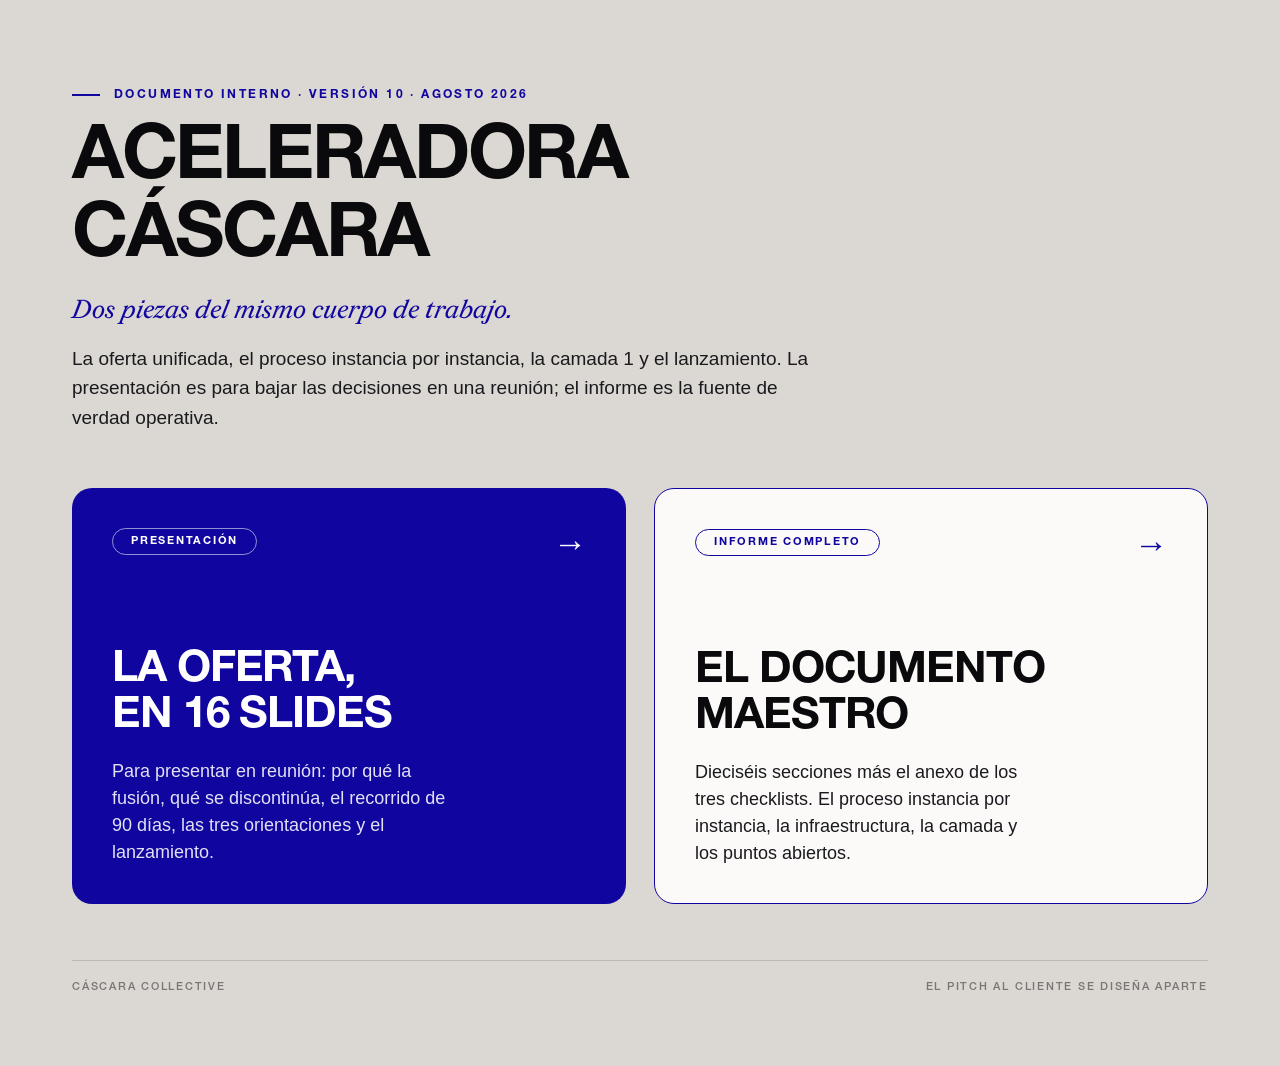
==== index.html @ b72541a8 "Portar el handoff de la Aceleradora a sitio estático Tres piezas navegables: home, deck de 16 slides" ====
<!DOCTYPE html>
<html lang="es">
<head>
<meta charset="utf-8">
<meta name="viewport" content="width=device-width, initial-scale=1">
<title>Aceleradora Cáscara · Documento interno v10</title>
<meta name="description" content="Aceleradora Cáscara — la oferta unificada en presentación e informe. Documento interno, versión 10, agosto 2026.">
<link rel="stylesheet" href="css/tokens.css">
<link rel="stylesheet" href="css/home.css">
</head>
<body>
<div class="hm1">

  <header class="hm2">
    <div class="hm3"><span class="hm4"></span><span class="hm5">Documento interno · Versión 10 · Agosto 2026</span></div>
    <h1 class="hm6">Aceleradora<br>Cáscara</h1>
    <p class="hm7">Dos piezas del mismo cuerpo de trabajo.</p>
    <p class="hm8">La oferta unificada, el proceso instancia por instancia, la camada 1 y el lanzamiento. La presentación es para bajar las decisiones en una reunión; el informe es la fuente de verdad operativa.</p>
  </header>

  <main class="hm9">

    <a class="hm10" href="presentacion.html">
      <div class="hm11">
        <span class="hm12">Presentación</span>
        <span class="hm13">→</span>
      </div>
      <div class="hm14">La oferta,<br>en 16 slides</div>
      <p class="hm15">Para presentar en reunión: por qué la fusión, qué se discontinúa, el recorrido de 90 días, las tres orientaciones y el lanzamiento.</p>
      
    </a>

    <a class="hm16" href="informe.html">
      <div class="hm11">
        <span class="hm17">Informe completo</span>
        <span class="hm18">→</span>
      </div>
      <div class="hm14">El documento<br>maestro</div>
      <p class="hm19">Dieciséis secciones más el anexo de los tres checklists. El proceso instancia por instancia, la infraestructura, la camada y los puntos abiertos.</p>
      
    </a>

  </main>

  <footer class="hm20">
    <span>Cáscara Collective</span>
    <span>El pitch al cliente se diseña aparte</span>
  </footer>
</div></body>
</html>
---- css/tokens.css ----
/* ============================================================
   Aceleradora Cáscara — tokens y base
   Paleta de cuatro colores más dos derivados. Sin gradientes,
   sin sombras: el recurso de énfasis es el aro Klein.
   ============================================================ */

/* ---- Helvetica Neue LT Std — Light (300) ---- */
@font-face {
  font-family: "Helvetica Neue LT Std";
  font-style: normal;
  font-weight: 300;
  font-display: swap;
  src: url("../assets/fonts/HelveticaNeueLTStd-Lt.otf") format("opentype");
}
@font-face {
  font-family: "Helvetica Neue LT Std";
  font-style: italic;
  font-weight: 300;
  font-display: swap;
  src: url("../assets/fonts/HelveticaNeueLTStd-LtIt.otf") format("opentype");
}
/* ---- Medium (500) — chrome y etiquetas ---- */
@font-face {
  font-family: "Helvetica Neue LT Std";
  font-style: normal;
  font-weight: 500;
  font-display: swap;
  src: url("../assets/fonts/HelveticaNeueLTStd-Md.otf") format("opentype");
}
@font-face {
  font-family: "Helvetica Neue LT Std";
  font-style: italic;
  font-weight: 500;
  font-display: swap;
  src: url("../assets/fonts/HelveticaNeueLTStd-MdIt.otf") format("opentype");
}
/* ---- Bold (700) — títulos ---- */
@font-face {
  font-family: "Helvetica Neue LT Std";
  font-style: normal;
  font-weight: 700;
  font-display: swap;
  src: url("../assets/fonts/HelveticaNeueLTStd-Bd.otf") format("opentype");
}
@font-face {
  font-family: "Helvetica Neue LT Std";
  font-style: italic;
  font-weight: 700;
  font-display: swap;
  src: url("../assets/fonts/HelveticaNeueLTStd-BdIt.otf") format("opentype");
}
/* ---- Redaction 10 — solo itálica, siempre acento ---- */
@font-face {
  font-family: "Redaction";
  font-style: italic;
  font-weight: 400;
  font-display: swap;
  src: url("../assets/fonts/Redaction10-Italic.otf") format("opentype");
}

:root {
  --klein: #10069F;        /* color de marca */
  --klein-deep: #0A0480;   /* hover del pill */
  --tiza: #DBD7D2;         /* fondo base */
  --papel: #FBFAF8;        /* card del informe en el home */
  --tinta: #0A0A0C;        /* texto sobre tiza */
  --tinta-suave: #1A1A1E;  /* copy secundario */
  --negro: #000000;        /* texto del informe */

  --font-sans: "Helvetica Neue LT Std", "Helvetica Neue", Helvetica, Arial, sans-serif;
  --font-serif: "Redaction", Georgia, serif;

  --ease: cubic-bezier(.2, .8, .2, 1);
}

*, *::before, *::after { box-sizing: border-box; }

html, body {
  margin: 0;
  padding: 0;
  background: var(--tiza);
}

body {
  font-family: var(--font-sans);
  -webkit-font-smoothing: antialiased;
  text-rendering: optimizeLegibility;
}

::selection { background: var(--klein); color: #fff; }

a { color: var(--klein); text-decoration: none; }

/* ---- Pill "← Home", común a la presentación y al informe ---- */
.home-pill {
  position: fixed;
  z-index: 99;
  background: var(--klein);
  color: #fff;
  border: 1.5px solid rgba(255, 255, 255, .5);
  border-radius: 999px;
  padding: 10px 22px;
  font-weight: 700;
  font-size: 11.5px;
  letter-spacing: .16em;
  text-transform: uppercase;
  transition: background .2s var(--ease);
}
.home-pill:hover { background: var(--klein-deep); }

.home-pill--top-center { left: 50%; top: 14px; transform: translateX(-50%); }
.home-pill--top-right { right: 14px; top: 14px; }

@media print {
  .home-pill { display: none !important; }
}
---- css/home.css ----
/* ============================================================
   Home — dos cards hacia la presentación y el informe.
   Las clases .hmN son los estilos del diseño, deduplicados
   uno a uno desde el prototipo: cada regla es un bloque del
   markup y se corresponde con él en orden de aparición.
   ============================================================ */
.hm1 {
  min-height: 100vh;
  box-sizing: border-box;
  background: var(--tiza);
  color: var(--tinta);
  font-family: var(--font-sans);
  padding: 88px 72px 72px;
  display: flex;
  flex-direction: column;
  gap: 56px;
}
.hm2 {
  max-width: 1180px;
  margin: 0 auto;
  width: 100%;
}
.hm3 {
  display: flex;
  align-items: center;
  gap: 14px;
  margin: 0 0 22px;
}
.hm4 {
  width: 28px;
  height: 2.5px;
  background: var(--klein);
}
.hm5 {
  font-weight: 700;
  font-size: 12px;
  letter-spacing: .2em;
  text-transform: uppercase;
  color: var(--klein);
}
.hm6 {
  margin: 0 0 16px;
  font-weight: 700;
  font-size: 76px;
  line-height: 1.02;
  letter-spacing: -.03em;
  text-transform: uppercase;
}
.hm7 {
  margin: 0;
  font-family: var(--font-serif);
  font-style: italic;
  font-size: 26px;
  color: var(--klein);
}
.hm8 {
  margin: 18px 0 0;
  max-width: 70ch;
  font-weight: 300;
  font-size: 19px;
  line-height: 1.55;
  color: var(--tinta-suave);
}
.hm9 {
  max-width: 1180px;
  margin: 0 auto;
  width: 100%;
  display: grid;
  grid-template-columns: 1fr 1fr;
  gap: 28px;
}
.hm10 {
  display: block;
  text-decoration: none;
  background: var(--klein);
  color: #fff;
  border-radius: 20px;
  padding: 40px 40px 36px;
  box-sizing: border-box;
  transition: transform .28s cubic-bezier(.2,.8,.2,1);
}
.hm10:hover {
  transform: translateY(-4px);
}
.hm11 {
  display: flex;
  justify-content: space-between;
  align-items: flex-start;
  margin-bottom: 88px;
}
.hm12 {
  border: 1.5px solid rgba(255,255,255,.55);
  border-radius: 999px;
  padding: 6px 18px;
  font-weight: 700;
  font-size: 11px;
  letter-spacing: .16em;
  text-transform: uppercase;
}
.hm13 {
  font-family: var(--font-serif);
  font-style: italic;
  font-size: 34px;
  line-height: 1;
}
.hm14 {
  font-weight: 700;
  font-size: 44px;
  line-height: 1.04;
  letter-spacing: -.025em;
  text-transform: uppercase;
  margin-bottom: 16px;
}
.hm15 {
  margin: 0;
  font-weight: 300;
  font-size: 18px;
  line-height: 1.5;
  color: rgba(255,255,255,.88);
  max-width: 34ch;
}
.hm16 {
  display: block;
  text-decoration: none;
  background: var(--papel);
  color: var(--tinta);
  border: 1.5px solid var(--klein);
  border-radius: 20px;
  padding: 40px 40px 36px;
  box-sizing: border-box;
  transition: transform .28s cubic-bezier(.2,.8,.2,1);
}
.hm16:hover {
  transform: translateY(-4px);
}
.hm17 {
  border: 1.5px solid var(--klein);
  border-radius: 999px;
  padding: 6px 18px;
  font-weight: 700;
  font-size: 11px;
  letter-spacing: .16em;
  text-transform: uppercase;
  color: var(--klein);
}
.hm18 {
  font-family: var(--font-serif);
  font-style: italic;
  font-size: 34px;
  line-height: 1;
  color: var(--klein);
}
.hm19 {
  margin: 0;
  font-weight: 300;
  font-size: 18px;
  line-height: 1.5;
  color: var(--tinta-suave);
  max-width: 34ch;
}
.hm20 {
  max-width: 1180px;
  margin: 0 auto;
  width: 100%;
  border-top: 1px solid rgba(0,0,0,.14);
  padding-top: 20px;
  display: flex;
  justify-content: space-between;
  font-weight: 500;
  font-size: 11px;
  letter-spacing: .16em;
  text-transform: uppercase;
  color: rgba(0,0,0,.45);
}
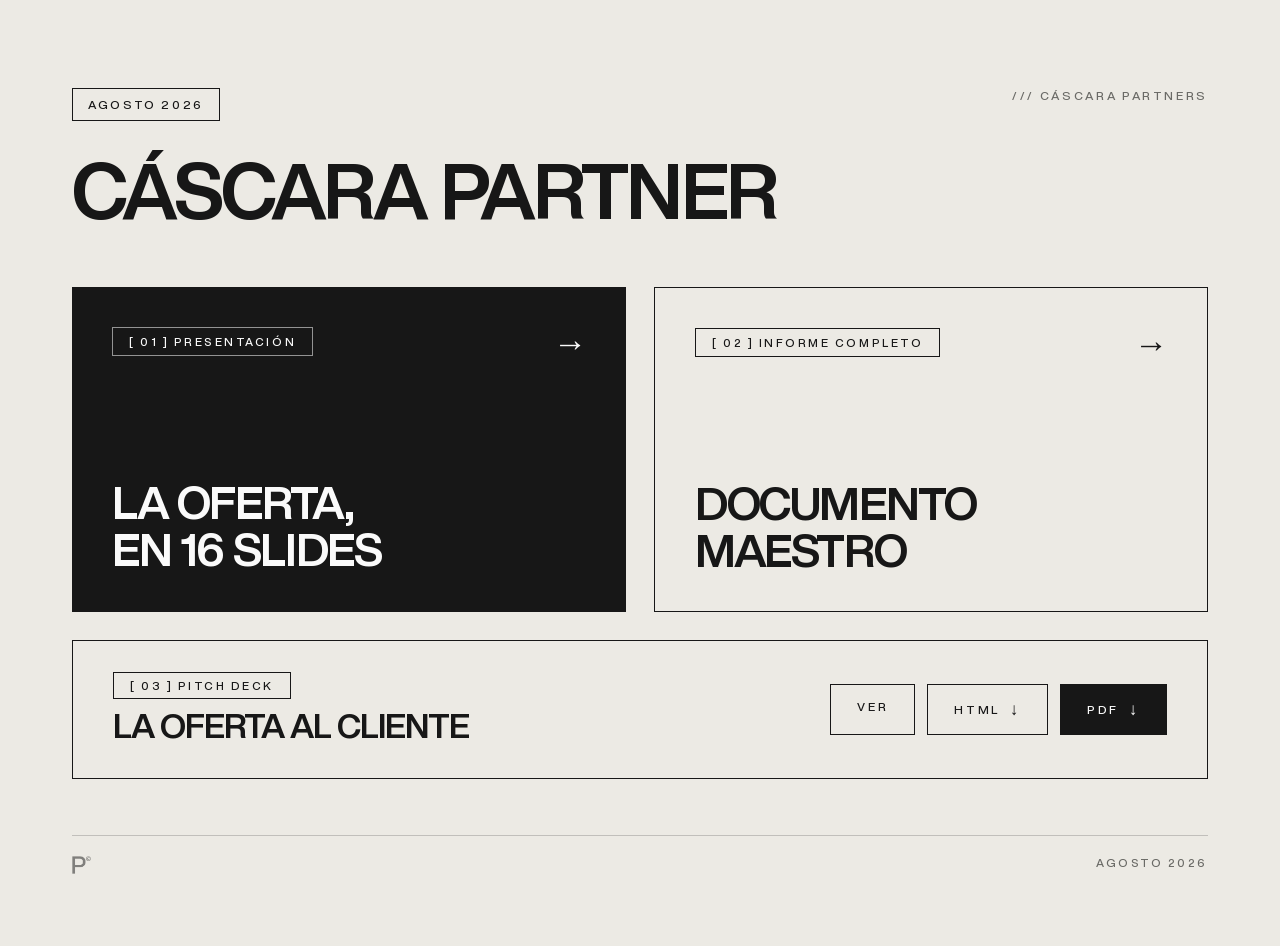
==== commit ea6a1aec: "Pasar todo el set a Cáscara Partners y sumar la oferta al cliente El cambio de piel: se va el sistem" ====
--- a/index.html
+++ b/index.html
@@ -3,48 +3,58 @@
 <head>
 <meta charset="utf-8">
 <meta name="viewport" content="width=device-width, initial-scale=1">
-<title>Aceleradora Cáscara · Documento interno v10</title>
-<meta name="description" content="Aceleradora Cáscara — la oferta unificada en presentación e informe. Documento interno, versión 10, agosto 2026.">
-<link rel="stylesheet" href="css/tokens.css">
+<title>Cáscara Partners · La Aceleradora</title>
+<meta name="description" content="Cáscara Partners — la Aceleradora en presentación e informe. Documento interno, versión 10, agosto 2026.">
+<link rel="stylesheet" href="css/tokens-f3.css">
+<link rel="stylesheet" href="css/base.css">
 <link rel="stylesheet" href="css/home.css">
 </head>
 <body>
 <div class="hm1">
 
   <header class="hm2">
-    <div class="hm3"><span class="hm4"></span><span class="hm5">Documento interno · Versión 10 · Agosto 2026</span></div>
-    <h1 class="hm6">Aceleradora<br>Cáscara</h1>
-    <p class="hm7">Dos piezas del mismo cuerpo de trabajo.</p>
-    <p class="hm8">La oferta unificada, el proceso instancia por instancia, la camada 1 y el lanzamiento. La presentación es para bajar las decisiones en una reunión; el informe es la fuente de verdad operativa.</p>
+    <div class="hm3">
+      <span class="hm4">Agosto 2026</span>
+      <span class="hm5">/// Cáscara Partners</span>
+    </div>
+    <h1 class="hm6">Cáscara Partner</h1>
   </header>
 
-  <main class="hm9">
+  <main class="hm7">
 
-    <a class="hm10" href="presentacion.html">
-      <div class="hm11">
-        <span class="hm12">Presentación</span>
-        <span class="hm13">→</span>
+    <a class="hm8" href="presentacion.html">
+      <div class="hm9">
+        <span class="hm10">[ 01 ] Presentación</span>
+        <span class="hm11">→</span>
       </div>
-      <div class="hm14">La oferta,<br>en 16 slides</div>
-      <p class="hm15">Para presentar en reunión: por qué la fusión, qué se discontinúa, el recorrido de 90 días, las tres orientaciones y el lanzamiento.</p>
-      
+      <div class="hm12">La oferta,<br>en 16 slides</div>
     </a>
 
-    <a class="hm16" href="informe.html">
-      <div class="hm11">
-        <span class="hm17">Informe completo</span>
-        <span class="hm18">→</span>
+    <a class="hm13" href="informe.html">
+      <div class="hm9">
+        <span class="hm14">[ 02 ] Informe completo</span>
+        <span class="hm11">→</span>
       </div>
-      <div class="hm14">El documento<br>maestro</div>
-      <p class="hm19">Dieciséis secciones más el anexo de los tres checklists. El proceso instancia por instancia, la infraestructura, la camada y los puntos abiertos.</p>
-      
+      <div class="hm12">Documento<br>maestro</div>
     </a>
+
+    <div class="hm15">
+      <div>
+        <div class="hm16"><span class="hm14">[ 03 ] Pitch deck</span></div>
+        <div class="hm17">La oferta al cliente</div>
+      </div>
+      <div class="hm18">
+        <a class="hm19" href="oferta.html">Ver</a>
+        <a class="hm20" href="Cascara%20Partners%20-%20La%20Oferta.html" download="Cascara Partners - La Oferta.html">HTML <span class="hm21">↓</span></a>
+        <a class="hm22" href="oferta.html?print=1">PDF <span class="hm21">↓</span></a>
+      </div>
+    </div>
 
   </main>
 
-  <footer class="hm20">
-    <span>Cáscara Collective</span>
-    <span>El pitch al cliente se diseña aparte</span>
+  <footer class="hm23">
+    <span class="hm24"><img class="hm25" src="assets/partners/mark-black.png" alt=""></span>
+    <span>Agosto 2026</span>
   </footer>
 </div></body>
 </html>
--- a/css/tokens-f3.css
+++ b/css/tokens-f3.css
@@ -0,0 +1,71 @@
+/* ============================================================
+   Cáscara Partners — tokens del sistema F3 en monocromo.
+   Cuatro valores y dos derivados, cero color: la jerarquía se
+   hace con peso, escala y reglas. Radio 0 salvo círculos
+   verdaderos y el pill de Home. Sin sombras.
+
+   Lo usan el home, el informe y la oferta al cliente. El deck
+   interno y su versión mobile siguen en el sistema Cáscara
+   (tokens.css) hasta que el diseño los migre.
+   ============================================================ */
+
+/* ---- Helvetica Now Display — el caballo de batalla ---- */
+@font-face {
+  font-family: "Helvetica Now Display";
+  font-style: normal;
+  font-weight: 400;
+  font-display: swap;
+  src: url("../assets/fonts/HelveticaNowDisplay-Regular.woff2") format("woff2");
+}
+@font-face {
+  font-family: "Helvetica Now Display";
+  font-style: normal;
+  font-weight: 500;
+  font-display: swap;
+  src: url("../assets/fonts/HelveticaNowDisplay-Medium.woff2") format("woff2");
+}
+@font-face {
+  font-family: "Helvetica Now Display";
+  font-style: normal;
+  font-weight: 700;
+  font-display: swap;
+  src: url("../assets/fonts/HelveticaNowDisplay-Bold.woff2") format("woff2");
+}
+
+/* ---- Exposure — la serif de tinta, variable en el eje de peso.
+        Va con cuentagotas: el énfasis de una a cuatro palabras y
+        las cifras monumentales (wght 620–640). ---- */
+@font-face {
+  font-family: "Exposure";
+  font-style: normal;
+  font-weight: 100 900;
+  font-display: swap;
+  src: url("../assets/fonts/ExposureVAR.ttf") format("truetype-variations");
+}
+@font-face {
+  font-family: "Exposure";
+  font-style: italic;
+  font-weight: 100 900;
+  font-display: swap;
+  src: url("../assets/fonts/ExposureVAR-Italic.ttf") format("truetype-variations");
+}
+
+:root {
+  --tinta: #171717;        /* fondo oscuro, texto sobre papel, reglas */
+  --papel: #ECEAE4;        /* fondo claro por defecto, cálido */
+  --blanco: #FAFAFA;       /* texto sobre tinta */
+  --gris: #2D2D2D;         /* cuerpo secundario sobre papel */
+  --gris-claro: #6A6A66;   /* texto terciario, metadata */
+  --relleno: #E2DFD8;      /* callouts y bandas sobre papel */
+  --fondo: var(--papel);   /* fondo de página */
+
+  --font-base: "Helvetica Now Display", "Helvetica Neue", Helvetica, Arial, sans-serif;
+  --font-display: "Exposure", Georgia, "Times New Roman", serif;
+
+  /* El chrome que no es del diseño —pill, rail, notas— toma su tinta de acá */
+  --chrome-ink: var(--tinta);
+  --chrome-ink-strong: #000000;
+  --chrome-on-ink: var(--blanco);
+
+  --ease: cubic-bezier(.2, .8, .2, 1);
+}
--- a/css/base.css
+++ b/css/base.css
@@ -0,0 +1,46 @@
+/* ============================================================
+   Base común a las cinco piezas. El color lo pone la hoja de
+   tokens que cada página linkea antes que esta.
+   ============================================================ */
+
+*, *::before, *::after { box-sizing: border-box; }
+
+html, body {
+  margin: 0;
+  padding: 0;
+  background: var(--fondo);
+}
+
+body {
+  font-family: var(--font-base);
+  -webkit-font-smoothing: antialiased;
+  text-rendering: optimizeLegibility;
+}
+
+::selection { background: var(--chrome-ink); color: var(--chrome-on-ink); }
+
+a { color: var(--chrome-ink); text-decoration: none; }
+
+/* ---- Pill "← Home" ---- */
+.home-pill {
+  position: fixed;
+  z-index: 99;
+  background: var(--chrome-ink);
+  color: var(--chrome-on-ink);
+  border: 1.5px solid rgba(255, 255, 255, .5);
+  border-radius: 999px;
+  padding: 10px 22px;
+  font-weight: 700;
+  font-size: 11.5px;
+  letter-spacing: .16em;
+  text-transform: uppercase;
+  transition: background .2s var(--ease);
+}
+.home-pill:hover { background: var(--chrome-ink-strong); }
+
+.home-pill--top-center { left: 50%; top: 14px; transform: translateX(-50%); }
+.home-pill--top-right { right: 14px; top: 14px; }
+
+@media print {
+  .home-pill { display: none !important; }
+}
--- a/css/home.css
+++ b/css/home.css
@@ -4,12 +4,13 @@
    uno a uno desde el prototipo: cada regla es un bloque del
    markup y se corresponde con él en orden de aparición.
    ============================================================ */
+/* ↓ generado por tools/port.mjs · no editar a mano ↓ */
 .hm1 {
   min-height: 100vh;
   box-sizing: border-box;
-  background: var(--tiza);
-  color: var(--tinta);
-  font-family: var(--font-sans);
+  background: var(--papel);
+  color: var(--tinta);
+  font-family: var(--font-base);
   padding: 88px 72px 72px;
   display: flex;
   flex-direction: column;
@@ -22,46 +23,34 @@
 }
 .hm3 {
   display: flex;
-  align-items: center;
-  gap: 14px;
-  margin: 0 0 22px;
+  justify-content: space-between;
+  align-items: flex-start;
+  margin: 0 0 30px;
 }
 .hm4 {
-  width: 28px;
-  height: 2.5px;
-  background: var(--klein);
+  border: 1px solid var(--tinta);
+  padding: 8px 15px;
+  font-weight: 500;
+  font-size: 12px;
+  letter-spacing: .22em;
+  text-transform: uppercase;
 }
 .hm5 {
+  font-weight: 500;
+  font-size: 12px;
+  letter-spacing: .22em;
+  text-transform: uppercase;
+  color: var(--gris-claro);
+}
+.hm6 {
+  margin: 0;
   font-weight: 700;
-  font-size: 12px;
-  letter-spacing: .2em;
-  text-transform: uppercase;
-  color: var(--klein);
-}
-.hm6 {
-  margin: 0 0 16px;
-  font-weight: 700;
-  font-size: 76px;
+  font-size: 78px;
   line-height: 1.02;
-  letter-spacing: -.03em;
+  letter-spacing: -.035em;
   text-transform: uppercase;
 }
 .hm7 {
-  margin: 0;
-  font-family: var(--font-serif);
-  font-style: italic;
-  font-size: 26px;
-  color: var(--klein);
-}
-.hm8 {
-  margin: 18px 0 0;
-  max-width: 70ch;
-  font-weight: 300;
-  font-size: 19px;
-  line-height: 1.55;
-  color: var(--tinta-suave);
-}
-.hm9 {
   max-width: 1180px;
   margin: 0 auto;
   width: 100%;
@@ -69,106 +58,222 @@
   grid-template-columns: 1fr 1fr;
   gap: 28px;
 }
-.hm10 {
+.hm8 {
   display: block;
   text-decoration: none;
-  background: var(--klein);
-  color: #fff;
-  border-radius: 20px;
+  background: var(--tinta);
+  color: var(--blanco);
   padding: 40px 40px 36px;
   box-sizing: border-box;
   transition: transform .28s cubic-bezier(.2,.8,.2,1);
 }
-.hm10:hover {
-  transform: translateY(-4px);
+.hm8:hover {
+  transform: translateY(-3px);
+}
+.hm9 {
+  display: flex;
+  justify-content: space-between;
+  align-items: flex-start;
+  margin-bottom: 118px;
+}
+.hm10 {
+  border: 1px solid rgba(250,250,250,.55);
+  padding: 7px 16px;
+  font-weight: 500;
+  font-size: 11.5px;
+  letter-spacing: .22em;
+  text-transform: uppercase;
 }
 .hm11 {
-  display: flex;
-  justify-content: space-between;
-  align-items: flex-start;
-  margin-bottom: 88px;
-}
-.hm12 {
-  border: 1.5px solid rgba(255,255,255,.55);
-  border-radius: 999px;
-  padding: 6px 18px;
-  font-weight: 700;
-  font-size: 11px;
-  letter-spacing: .16em;
-  text-transform: uppercase;
-}
-.hm13 {
-  font-family: var(--font-serif);
+  font-family: var(--font-display);
   font-style: italic;
+  font-variation-settings: 'wght' 440;
   font-size: 34px;
   line-height: 1;
 }
-.hm14 {
+.hm12 {
   font-weight: 700;
-  font-size: 44px;
+  font-size: 46px;
   line-height: 1.04;
-  letter-spacing: -.025em;
-  text-transform: uppercase;
-  margin-bottom: 16px;
-}
-.hm15 {
-  margin: 0;
-  font-weight: 300;
-  font-size: 18px;
-  line-height: 1.5;
-  color: rgba(255,255,255,.88);
-  max-width: 34ch;
-}
-.hm16 {
+  letter-spacing: -.03em;
+  text-transform: uppercase;
+}
+.hm13 {
   display: block;
   text-decoration: none;
   background: var(--papel);
   color: var(--tinta);
-  border: 1.5px solid var(--klein);
-  border-radius: 20px;
+  border: 1px solid var(--tinta);
   padding: 40px 40px 36px;
   box-sizing: border-box;
   transition: transform .28s cubic-bezier(.2,.8,.2,1);
 }
-.hm16:hover {
-  transform: translateY(-4px);
+.hm13:hover {
+  transform: translateY(-3px);
+}
+.hm14 {
+  border: 1px solid var(--tinta);
+  padding: 7px 16px;
+  font-weight: 500;
+  font-size: 11.5px;
+  letter-spacing: .22em;
+  text-transform: uppercase;
+}
+.hm15 {
+  grid-column: 1 / -1;
+  border: 1px solid var(--tinta);
+  padding: 34px 40px;
+  box-sizing: border-box;
+  display: flex;
+  justify-content: space-between;
+  align-items: center;
+  gap: 40px;
+  flex-wrap: wrap;
+}
+.hm16 {
+  margin-bottom: 14px;
 }
 .hm17 {
-  border: 1.5px solid var(--klein);
-  border-radius: 999px;
-  padding: 6px 18px;
   font-weight: 700;
-  font-size: 11px;
-  letter-spacing: .16em;
-  text-transform: uppercase;
-  color: var(--klein);
+  font-size: 34px;
+  line-height: 1.04;
+  letter-spacing: -.03em;
+  text-transform: uppercase;
 }
 .hm18 {
-  font-family: var(--font-serif);
+  display: flex;
+  gap: 12px;
+  flex: 0 0 auto;
+}
+.hm19 {
+  border: 1px solid var(--tinta);
+  padding: 14px 26px;
+  font-weight: 500;
+  font-size: 12px;
+  letter-spacing: .22em;
+  text-transform: uppercase;
+  color: var(--tinta);
+  transition: background .2s,color .2s;
+}
+.hm19:hover {
+  background: var(--tinta);
+  color: var(--papel);
+}
+.hm20 {
+  border: 1px solid var(--tinta);
+  padding: 14px 26px;
+  font-weight: 500;
+  font-size: 12px;
+  letter-spacing: .22em;
+  text-transform: uppercase;
+  color: var(--tinta);
+  display: flex;
+  align-items: center;
+  gap: 10px;
+  transition: background .2s,color .2s;
+}
+.hm20:hover {
+  background: var(--tinta);
+  color: var(--papel);
+}
+.hm21 {
+  font-family: var(--font-display);
   font-style: italic;
-  font-size: 34px;
-  line-height: 1;
-  color: var(--klein);
-}
-.hm19 {
-  margin: 0;
-  font-weight: 300;
-  font-size: 18px;
-  line-height: 1.5;
-  color: var(--tinta-suave);
-  max-width: 34ch;
-}
-.hm20 {
+  font-variation-settings: 'wght' 440;
+  font-size: 17px;
+}
+.hm22 {
+  background: var(--tinta);
+  color: var(--blanco);
+  border: 1px solid var(--tinta);
+  padding: 14px 26px;
+  font-weight: 500;
+  font-size: 12px;
+  letter-spacing: .22em;
+  text-transform: uppercase;
+  display: flex;
+  align-items: center;
+  gap: 10px;
+}
+.hm23 {
   max-width: 1180px;
   margin: 0 auto;
   width: 100%;
-  border-top: 1px solid rgba(0,0,0,.14);
+  border-top: 1px solid rgba(23,23,23,.2);
   padding-top: 20px;
   display: flex;
   justify-content: space-between;
   font-weight: 500;
-  font-size: 11px;
-  letter-spacing: .16em;
-  text-transform: uppercase;
-  color: rgba(0,0,0,.45);
-}+  font-size: 11.5px;
+  letter-spacing: .22em;
+  text-transform: uppercase;
+  color: var(--gris-claro);
+}
+.hm24 {
+  display: flex;
+  align-items: center;
+  gap: 12px;
+}
+.hm25 {
+  height: 18px;
+  width: auto;
+  display: block;
+  opacity: .55;
+}
+/* ↑ fin del tramo generado ↑ */
+
+/* ============================================================
+   Mobile — una columna. La escala baja de 78/46/34 a 40/28/24 y
+   los tres botones del pitch deck se apilan a lo ancho.
+   ============================================================ */
+@media (max-width: 760px) {
+  .hm1 {                                 /* pantalla */
+    padding: 34px 22px 28px;
+    gap: 30px;
+  }
+  .hm3 {                                 /* fila del kicker */
+    flex-wrap: wrap;
+    gap: 12px;
+    margin: 0 0 22px;
+  }
+  .hm4, .hm5, .hm10, .hm14 {             /* etiquetas encajonadas y sellos */
+    font-size: 10px;
+    letter-spacing: .18em;
+  }
+  .hm4 { padding: 7px 12px; }
+  .hm6 { font-size: clamp(34px, 11.5vw, 62px); }   /* h1 */
+  .hm7 {                                 /* grilla de tarjetas */
+    grid-template-columns: 1fr;
+    gap: 16px;
+  }
+  .hm8, .hm13 { padding: 26px 24px 24px; }
+  .hm9 { margin-bottom: 62px; }          /* aire dentro de la tarjeta */
+  .hm11 { font-size: 28px; }             /* flecha */
+  .hm12 { font-size: 30px; }             /* título de tarjeta */
+
+  .hm15 {                                /* fila del pitch deck */
+    flex-direction: column;
+    align-items: stretch;
+    gap: 22px;
+    padding: 26px 24px;
+  }
+  .hm17 { font-size: 26px; }
+  .hm18 {                                /* los tres botones, uno por línea */
+    display: grid;
+    grid-template-columns: 1fr;
+    gap: 10px;
+  }
+  .hm19, .hm20, .hm22 {
+    justify-content: center;
+    padding: 15px 20px;
+    font-size: 11px;
+    text-align: center;
+  }
+
+  .hm23 {                                /* pie */
+    flex-direction: column;
+    align-items: flex-start;
+    gap: 10px;
+    font-size: 10px;
+  }
+}
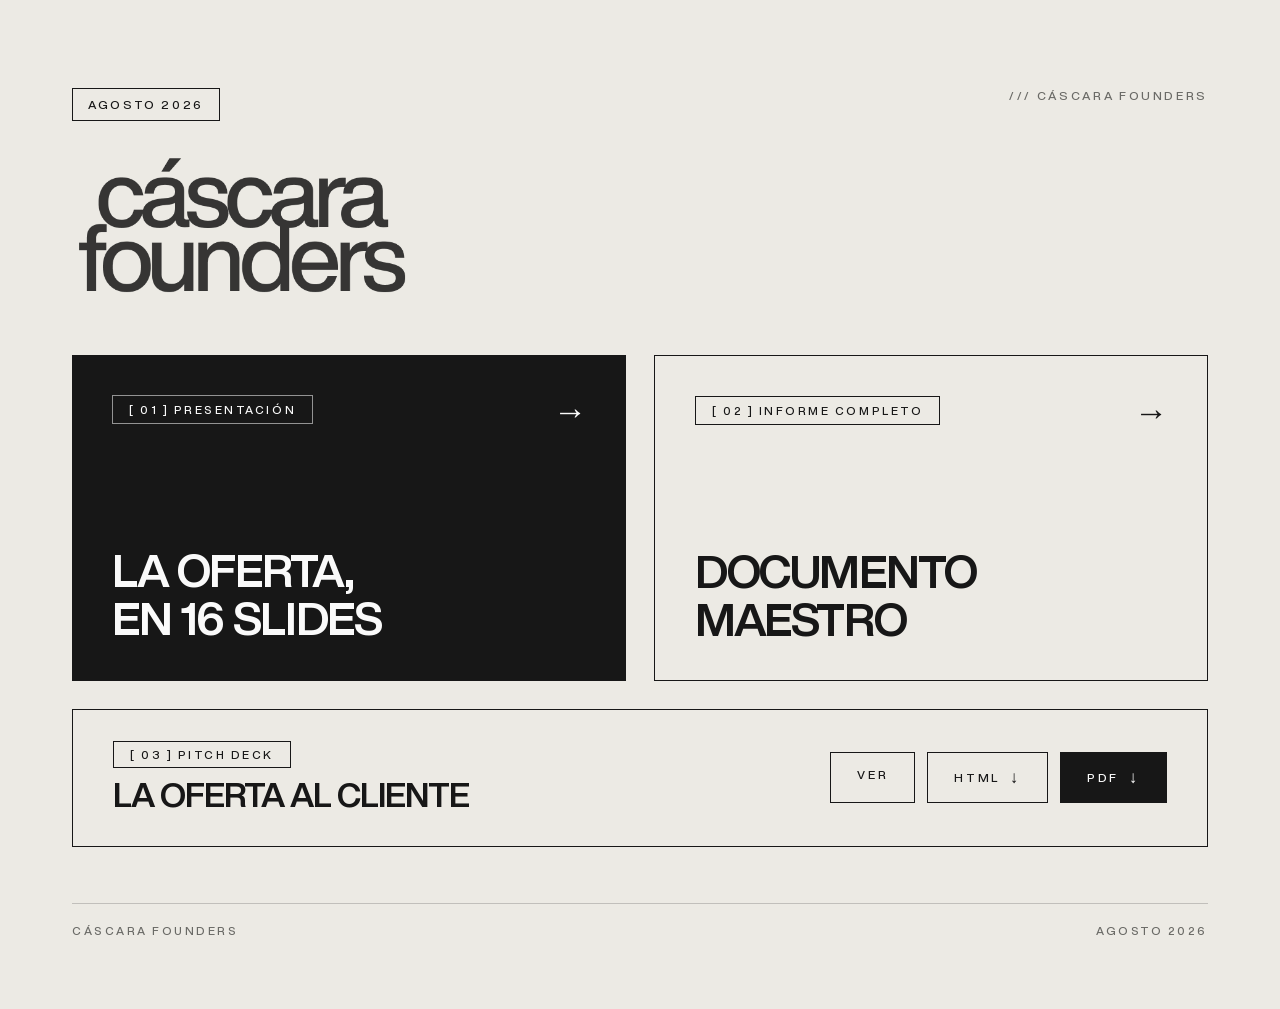
==== commit 12e0cac8: "Pasar el set a Cáscara Founders y a la oferta de 12 slides La marca cambia de nombre y de lockup: en" ====
--- a/index.html
+++ b/index.html
@@ -3,8 +3,8 @@
 <head>
 <meta charset="utf-8">
 <meta name="viewport" content="width=device-width, initial-scale=1">
-<title>Cáscara Partners · La Aceleradora</title>
-<meta name="description" content="Cáscara Partners — la Aceleradora en presentación e informe. Documento interno, versión 10, agosto 2026.">
+<title>Cáscara Founders · La Aceleradora</title>
+<meta name="description" content="Cáscara Founders — la Aceleradora en presentación e informe. Documento interno, agosto 2026.">
 <link rel="stylesheet" href="css/tokens-f3.css">
 <link rel="stylesheet" href="css/base.css">
 <link rel="stylesheet" href="css/home.css">
@@ -15,9 +15,9 @@
   <header class="hm2">
     <div class="hm3">
       <span class="hm4">Agosto 2026</span>
-      <span class="hm5">/// Cáscara Partners</span>
+      <span class="hm5">/// Cáscara Founders</span>
     </div>
-    <h1 class="hm6">Cáscara Partner</h1>
+    <img class="hm6" src="assets/partners/founders-lower-black.png" alt="cáscara founders">
   </header>
 
   <main class="hm7">
@@ -45,7 +45,7 @@
       </div>
       <div class="hm18">
         <a class="hm19" href="oferta.html">Ver</a>
-        <a class="hm20" href="Cascara%20Partners%20-%20La%20Oferta.html" download="Cascara Partners - La Oferta.html">HTML <span class="hm21">↓</span></a>
+        <a class="hm20" href="Cascara%20Founders%20-%20La%20Oferta.html" download="Cascara Founders - La Oferta.html">HTML <span class="hm21">↓</span></a>
         <a class="hm22" href="oferta.html?print=1">PDF <span class="hm21">↓</span></a>
       </div>
     </div>
@@ -53,7 +53,7 @@
   </main>
 
   <footer class="hm23">
-    <span class="hm24"><img class="hm25" src="assets/partners/mark-black.png" alt=""></span>
+    <span>Cáscara Founders</span>
     <span>Agosto 2026</span>
   </footer>
 </div></body>
--- a/css/home.css
+++ b/css/home.css
@@ -43,12 +43,9 @@
   color: var(--gris-claro);
 }
 .hm6 {
-  margin: 0;
-  font-weight: 700;
-  font-size: 78px;
-  line-height: 1.02;
-  letter-spacing: -.035em;
-  text-transform: uppercase;
+  width: 340px;
+  height: auto;
+  display: block;
 }
 .hm7 {
   max-width: 1180px;
@@ -209,22 +206,11 @@
   text-transform: uppercase;
   color: var(--gris-claro);
 }
-.hm24 {
-  display: flex;
-  align-items: center;
-  gap: 12px;
-}
-.hm25 {
-  height: 18px;
-  width: auto;
-  display: block;
-  opacity: .55;
-}
 /* ↑ fin del tramo generado ↑ */
 
 /* ============================================================
-   Mobile — una columna. La escala baja de 78/46/34 a 40/28/24 y
-   los tres botones del pitch deck se apilan a lo ancho.
+   Mobile — una columna. El lockup y los títulos bajan de escala,
+   y los tres botones del pitch deck se apilan a lo ancho.
    ============================================================ */
 @media (max-width: 760px) {
   .hm1 {                                 /* pantalla */
@@ -241,7 +227,7 @@
     letter-spacing: .18em;
   }
   .hm4 { padding: 7px 12px; }
-  .hm6 { font-size: clamp(34px, 11.5vw, 62px); }   /* h1 */
+  .hm6 { width: min(260px, 64vw); }      /* lockup */
   .hm7 {                                 /* grilla de tarjetas */
     grid-template-columns: 1fr;
     gap: 16px;
